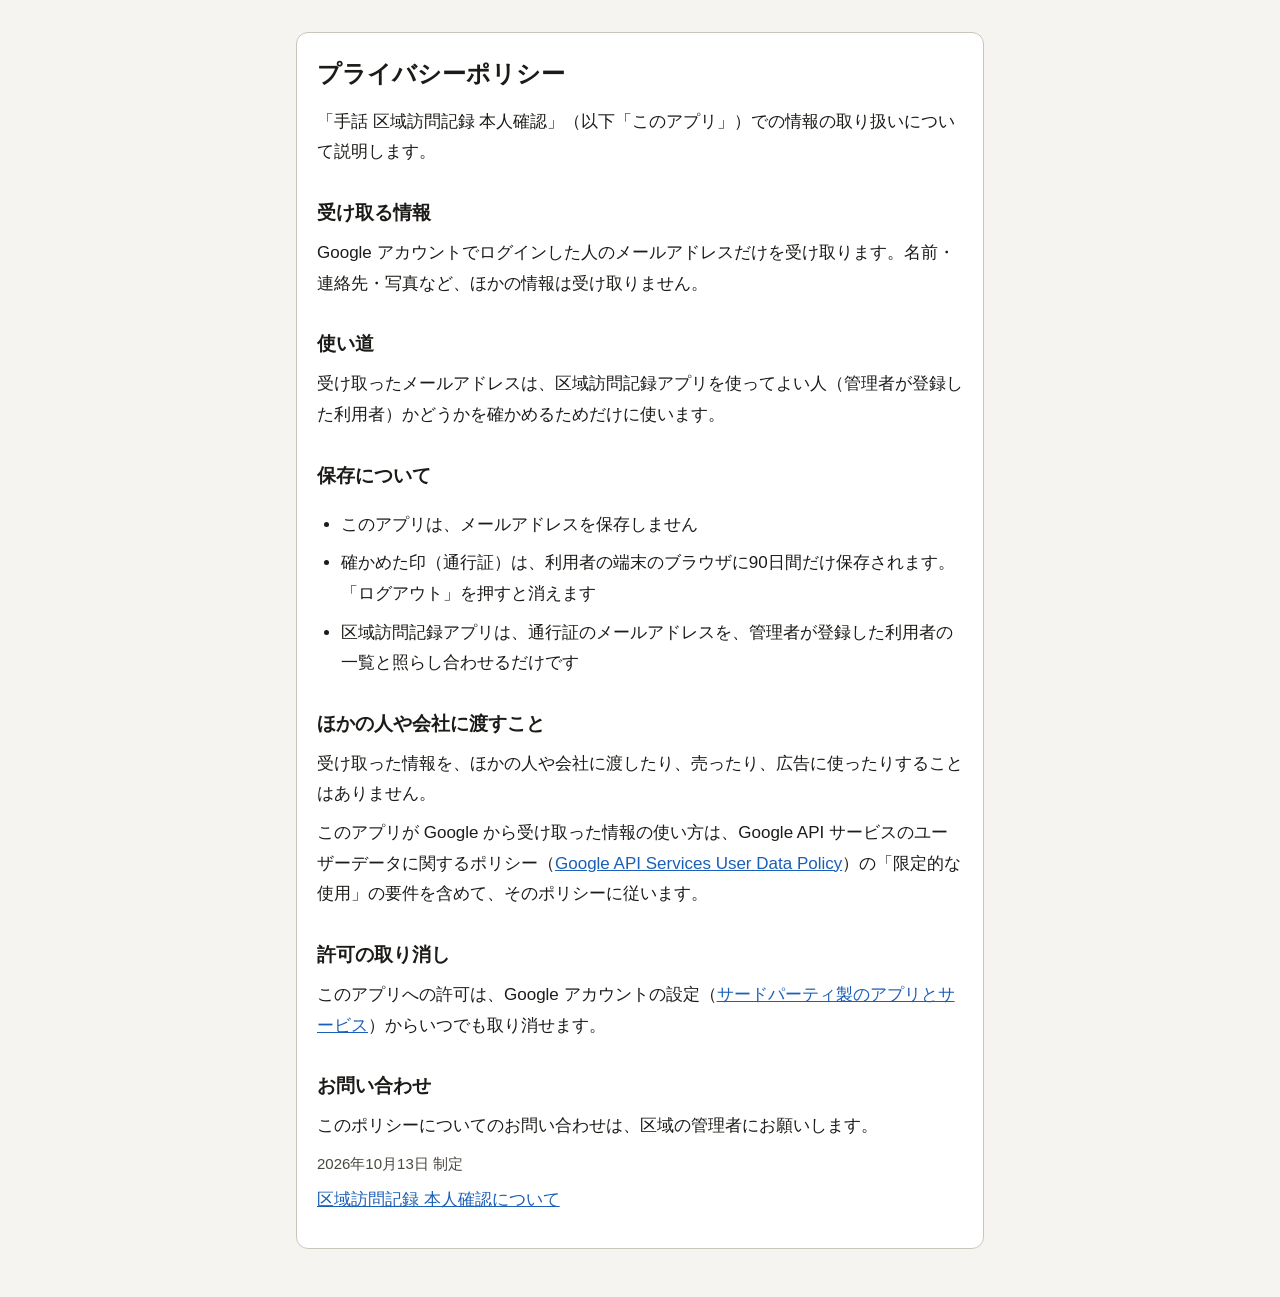
==== privacy.html @ 88b3995d "説明とプライバシーポリシーのページ Co-Authored-By: Claude Opus 5.5 <noreply@anthropic.com>" ====
<!doctype html>
<html lang="ja">
<head>
<meta charset="utf-8">
<meta name="viewport" content="width=device-width, initial-scale=1">
<title>プライバシーポリシー</title>
<link rel="stylesheet" href="style.css">
</head>
<body>
<main>
<div class="card">
<h1>プライバシーポリシー</h1>
<p>「手話 区域訪問記録 本人確認」（以下「このアプリ」）での情報の取り扱いについて説明します。</p>
<h2>受け取る情報</h2>
<p>Google アカウントでログインした人のメールアドレスだけを受け取ります。名前・連絡先・写真など、ほかの情報は受け取りません。</p>
<h2>使い道</h2>
<p>受け取ったメールアドレスは、区域訪問記録アプリを使ってよい人（管理者が登録した利用者）かどうかを確かめるためだけに使います。</p>
<h2>保存について</h2>
<ul>
<li>このアプリは、メールアドレスを保存しません</li>
<li>確かめた印（通行証）は、利用者の端末のブラウザに90日間だけ保存されます。「ログアウト」を押すと消えます</li>
<li>区域訪問記録アプリは、通行証のメールアドレスを、管理者が登録した利用者の一覧と照らし合わせるだけです</li>
</ul>
<h2>ほかの人や会社に渡すこと</h2>
<p>受け取った情報を、ほかの人や会社に渡したり、売ったり、広告に使ったりすることはありません。</p>
<p>このアプリが Google から受け取った情報の使い方は、Google API サービスのユーザーデータに関するポリシー（<a href="https://developers.google.com/terms/api-services-user-data-policy">Google API Services User Data Policy</a>）の「限定的な使用」の要件を含めて、そのポリシーに従います。</p>
<h2>許可の取り消し</h2>
<p>このアプリへの許可は、Google アカウントの設定（<a href="https://myaccount.google.com/connections">サードパーティ製のアプリとサービス</a>）からいつでも取り消せます。</p>
<h2>お問い合わせ</h2>
<p>このポリシーについてのお問い合わせは、区域の管理者にお願いします。</p>
<p class="muted">2026年10月13日 制定</p>
<p><a href="index.html">区域訪問記録 本人確認について</a></p>
</div>
</main>
</body>
</html>
---- style.css ----
:root{--bg:#F5F4F0;--surface:#FFFFFF;--ink:#1C1B18;--muted:#4A473F;--line:#C9C5BA;--accent:#1A5FB8;}
@media (prefers-color-scheme: dark){:root{--bg:#141413;--surface:#1E1E1C;--ink:#F4F2EC;--muted:#CFCBC0;--line:#45423C;--accent:#8DB8FF;}}
*{box-sizing:border-box;}
body{margin:0;background:var(--bg);color:var(--ink);font-family:'BIZ UDPGothic','Hiragino Sans','Noto Sans JP','Yu Gothic UI',Meiryo,sans-serif;font-size:17px;line-height:1.8;}
main{max-width:720px;margin:0 auto;padding:32px 16px 48px;}
.card{background:var(--surface);border:1px solid var(--line);border-radius:12px;padding:24px 20px;}
h1{font-size:24px;line-height:1.4;margin:0 0 16px;}
h2{font-size:19px;margin:28px 0 8px;}
p,li{margin:8px 0;}
ul{padding-left:1.4em;}
a{color:var(--accent);}
.muted{color:var(--muted);font-size:15px;}
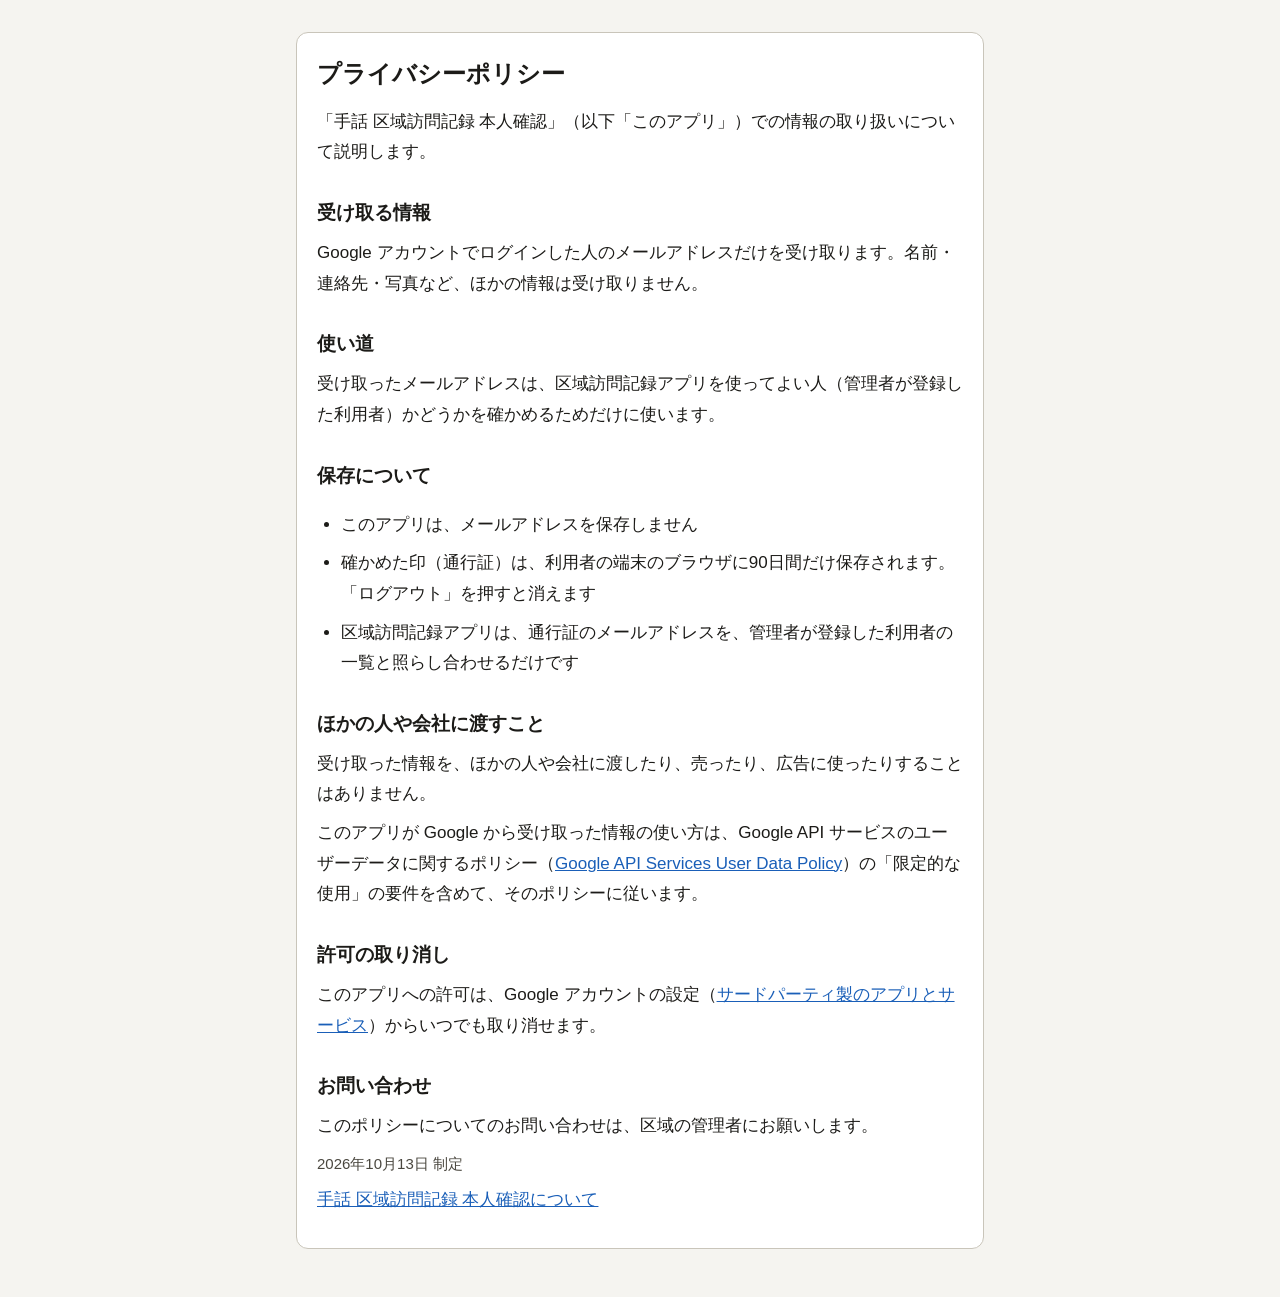
==== commit 07f6b9a6: "アプリ名を同意画面と同じ「手話 区域訪問記録 本人確認」に Co-Authored-By: Claude Opus 5.5 <noreply@anthropic.com>" ====
--- a/privacy.html
+++ b/privacy.html
@@ -3,7 +3,7 @@
 <head>
 <meta charset="utf-8">
 <meta name="viewport" content="width=device-width, initial-scale=1">
-<title>プライバシーポリシー</title>
+<title>プライバシーポリシー | 手話 区域訪問記録 本人確認</title>
 <link rel="stylesheet" href="style.css">
 </head>
 <body>
@@ -29,7 +29,7 @@
 <h2>お問い合わせ</h2>
 <p>このポリシーについてのお問い合わせは、区域の管理者にお願いします。</p>
 <p class="muted">2026年10月13日 制定</p>
-<p><a href="index.html">区域訪問記録 本人確認について</a></p>
+<p><a href="index.html">手話 区域訪問記録 本人確認について</a></p>
 </div>
 </main>
 </body>
